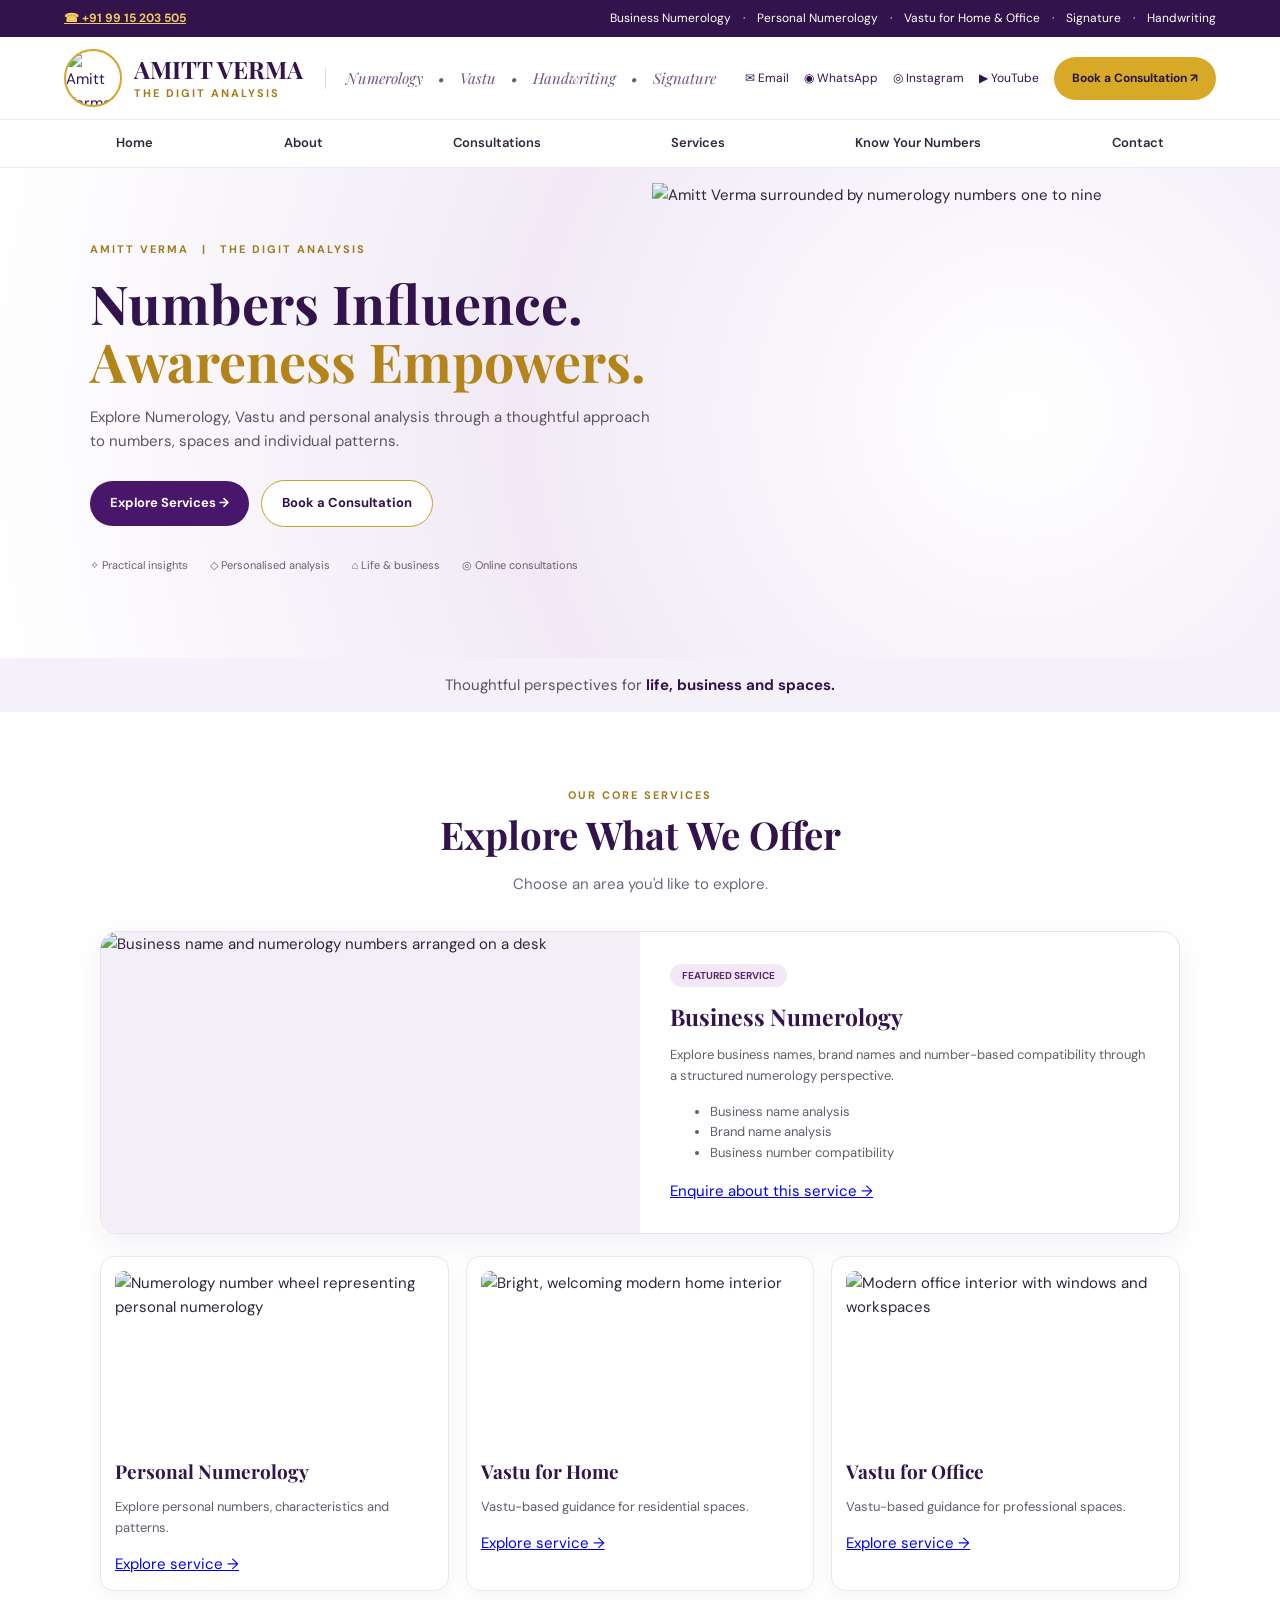
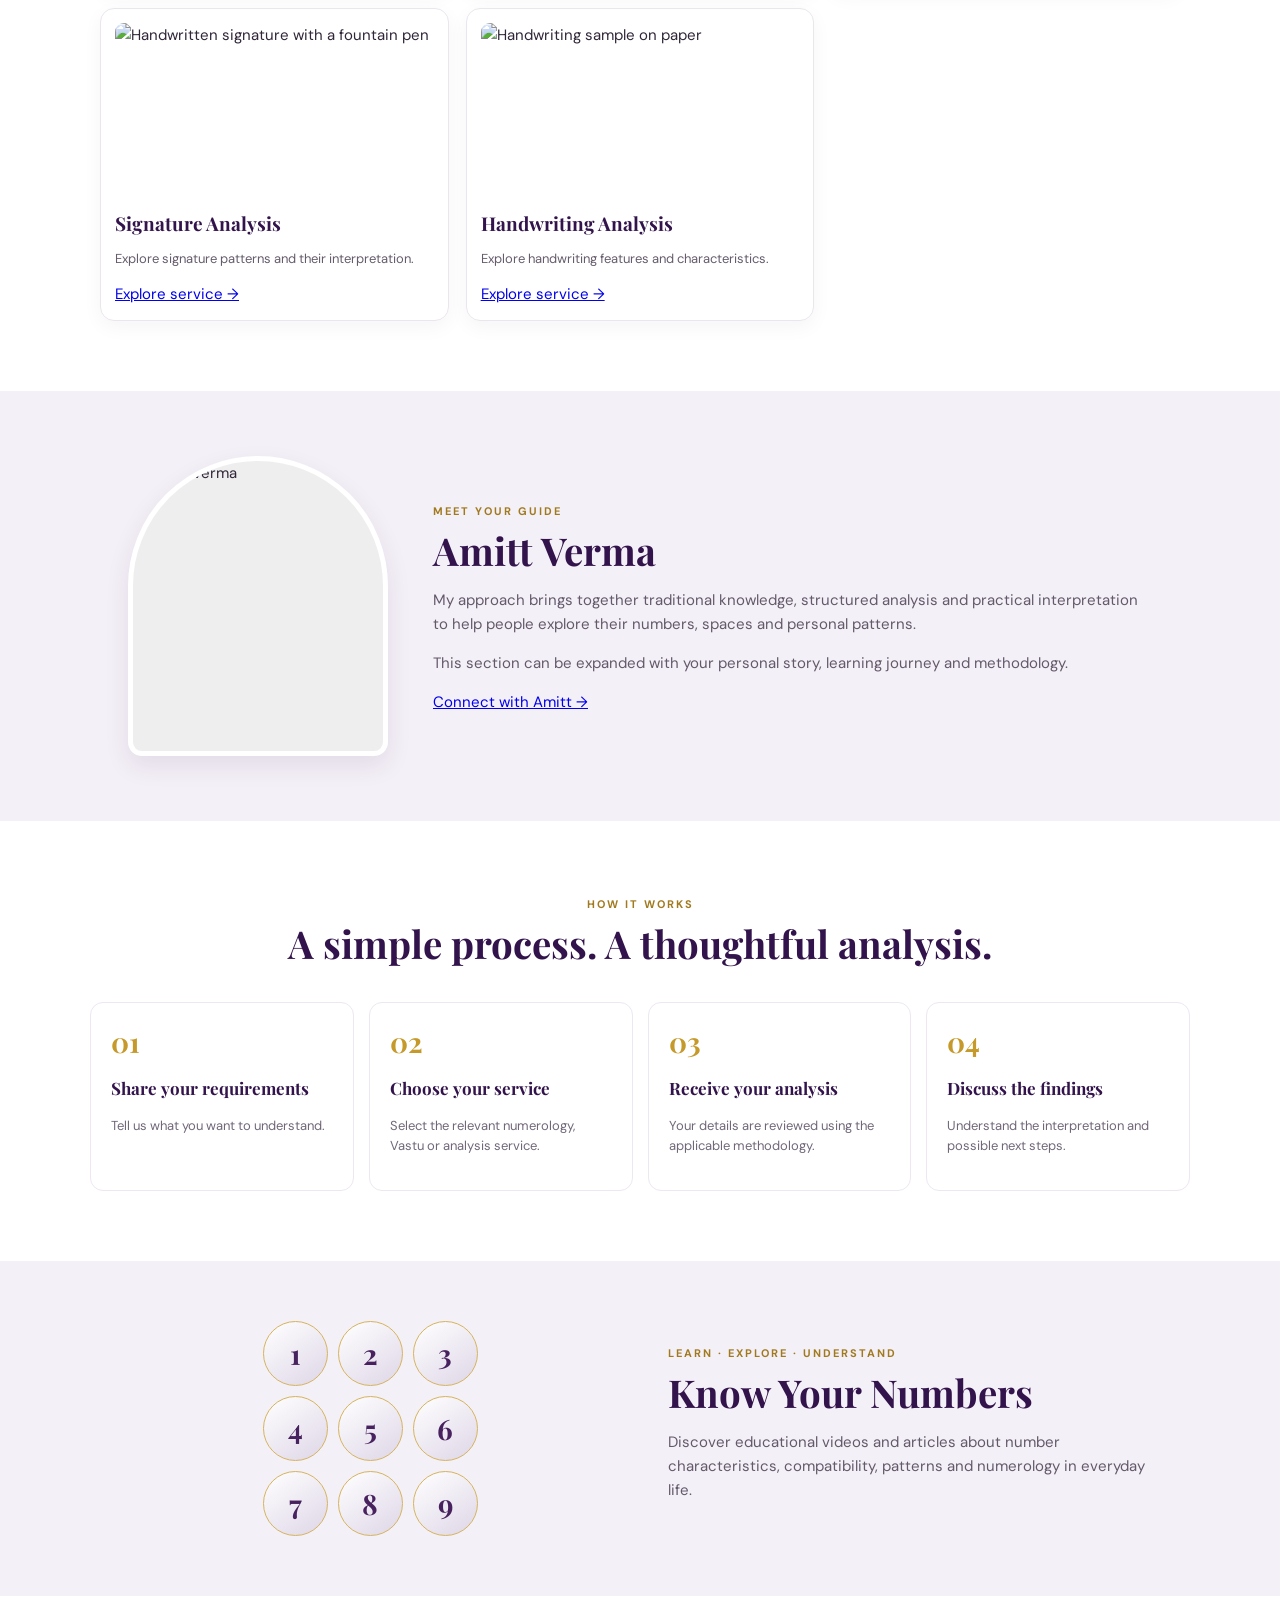
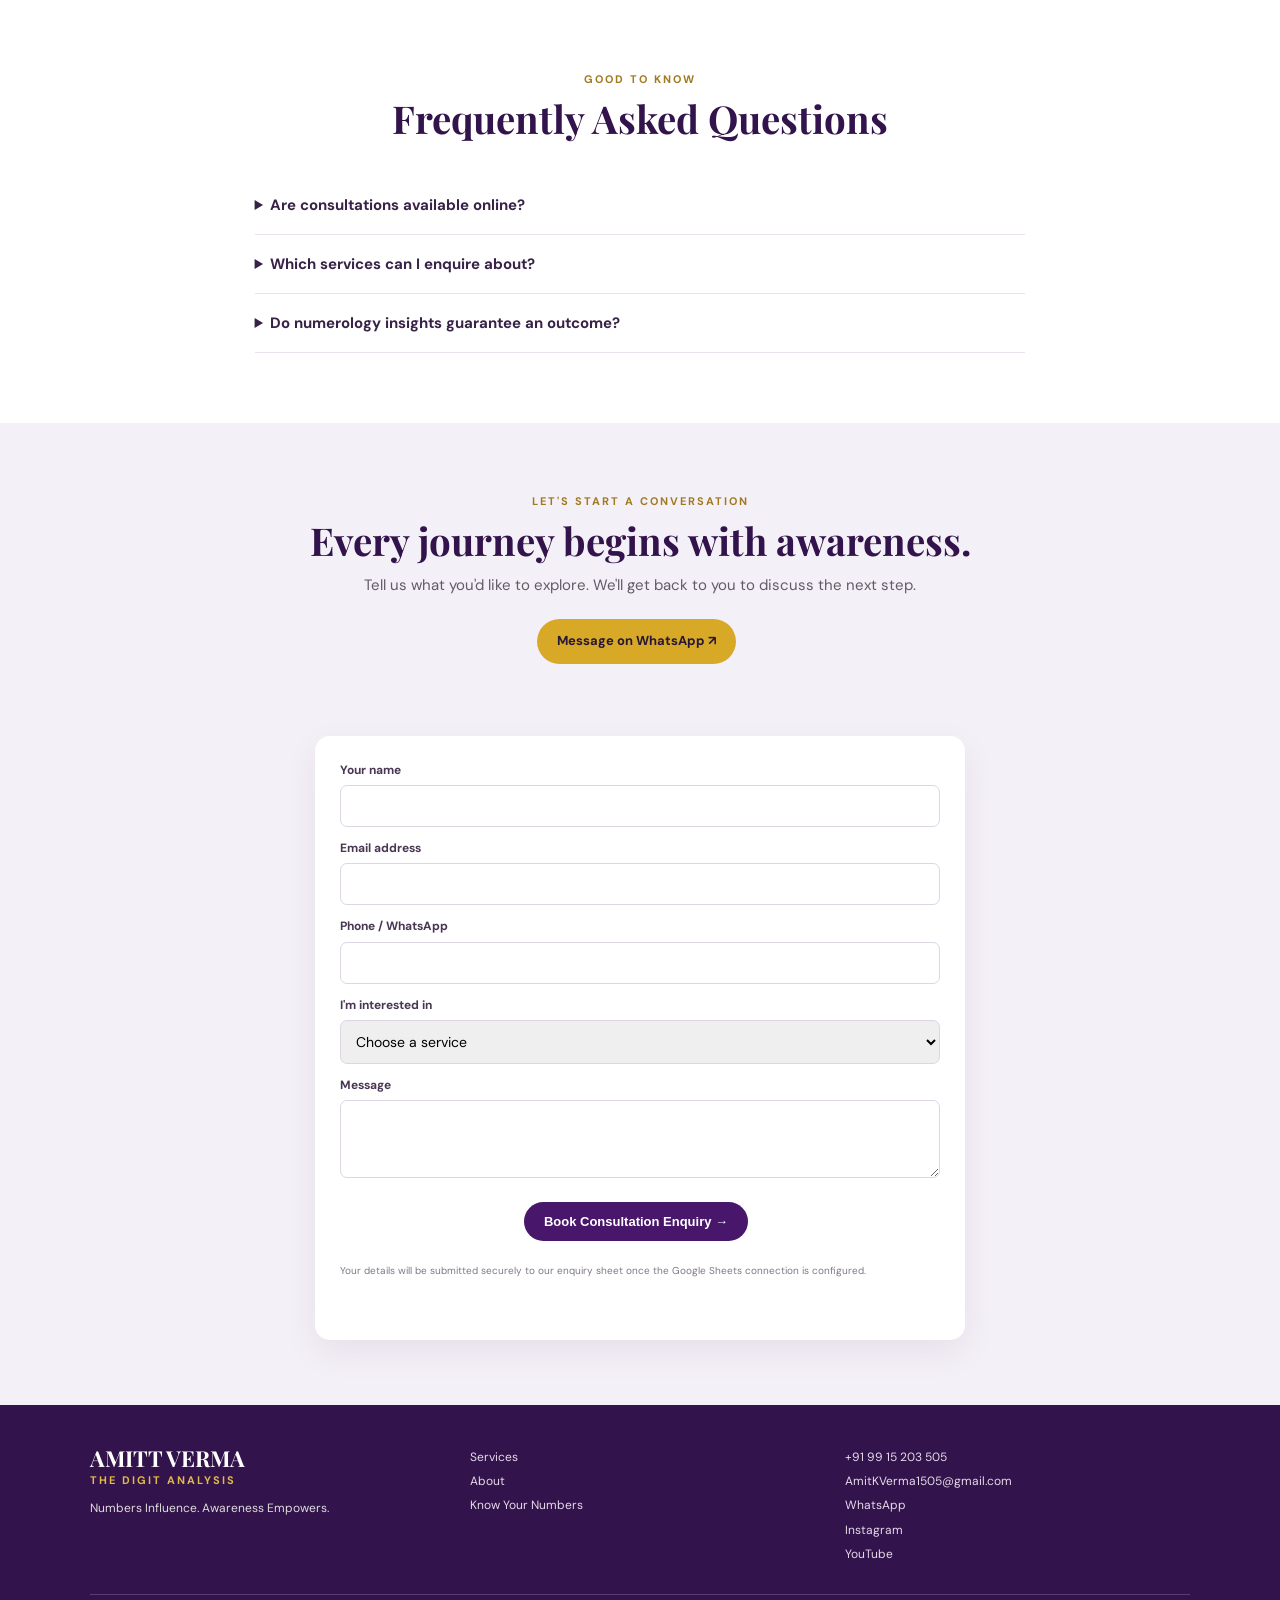
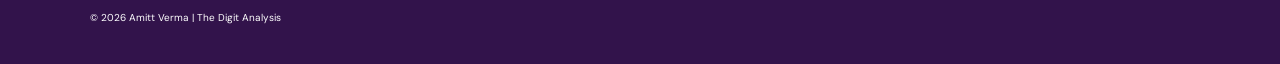
==== index.html @ dd8c0708 "Add files via upload" ====
<!doctype html>
<html lang="en"><head><meta charset="utf-8"><meta name="viewport" content="width=device-width,initial-scale=1">
<meta name="description" content="Amitt Verma | The Digit Analysis — Business and Personal Numerology, Vastu, Signature and Handwriting Analysis.">
<title>Amitt Verma | The Digit Analysis</title>
<link rel="icon" type="image/png" href="assets/favicon.png"><link rel="apple-touch-icon" href="assets/favicon.png">
<link rel="preconnect" href="https://fonts.googleapis.com"><link href="https://fonts.googleapis.com/css2?family=DM+Sans:wght@400;500;600;700&family=Playfair+Display:wght@500;600;700&display=swap" rel="stylesheet"><link rel="stylesheet" href="styles.css"></head>
<body>
<div class="top"><a href="tel:+919915203505">☎ +91 99 15 203 505</a><span>Business Numerology　·　Personal Numerology　·　Vastu for Home & Office　·　Signature　·　Handwriting</span></div>
<header><a class="brand" href="#home"><img class="brand-logo" src="assets/brand-image.jpg" alt="Amitt Verma"><span><b>AMITT VERMA</b><small>THE DIGIT ANALYSIS</small></span></a><i>Numerology　•　Vastu　•　Handwriting　•　Signature</i><div class="headlinks"><a href="mailto:AmitKVerma1505@gmail.com">✉ Email</a><a href="https://wa.me/919915203505" target="_blank">◉ WhatsApp</a><a href="https://www.instagram.com/amittdigitanalysis5/" target="_blank" rel="noopener">◎ Instagram</a><a href="https://www.youtube.com/@AmitTheDigitAnalysis" target="_blank" rel="noopener">▶ YouTube</a><a class="gold" href="#contact">Book a Consultation ↗</a></div><button id="toggle" aria-label="Toggle menu">☰</button></header>
<nav id="nav"><a href="#home">Home</a><a href="#about">About</a><a href="#consultation">Consultations</a><a href="#services">Services</a><a href="#know">Know Your Numbers</a><a href="#contact">Contact</a></nav>
<main>
<section class="hero" id="home"><div class="copy"><small class="eyebrow">AMITT VERMA　|　THE DIGIT ANALYSIS</small><h1>Numbers Influence.<br><em>Awareness Empowers.</em></h1><p>Explore Numerology, Vastu and personal analysis through a thoughtful approach to numbers, spaces and individual patterns.</p><a class="purple btn" href="#services">Explore Services →</a> <a class="outline btn" href="#contact">Book a Consultation</a><div class="points">✧ Practical insights　　◇ Personalised analysis　　⌂ Life & business　　◎ Online consultations</div></div>
<div class="hero-art"><img src="assets/hero-numerology-badge.png" alt="Amitt Verma surrounded by numerology numbers one to nine"></div></section>
<div class="strap">Thoughtful perspectives for <b>life, business and spaces.</b></div>
<section class="section" id="services"><div class="heading"><small class="eyebrow">OUR CORE SERVICES</small><h2>Explore What We Offer</h2><p>Choose an area you'd like to explore.</p></div>
<article class="featured"><div class="business-art"><img src="assets/business-numerology.jpg" alt="Business name and numerology numbers arranged on a desk"></div><div><label>FEATURED SERVICE</label><h3>Business Numerology</h3><p>Explore business names, brand names and number-based compatibility through a structured numerology perspective.</p><ul><li>Business name analysis</li><li>Brand name analysis</li><li>Business number compatibility</li></ul><a href="#contact" class="link" data-service="Business Numerology">Enquire about this service →</a></div></article>
<div class="cards">
<article><img class="art-img" src="assets/personal-numerology.jpg" alt="Numerology number wheel representing personal numerology"><h3>Personal Numerology</h3><p>Explore personal numbers, characteristics and patterns.</p><a class="link" href="#contact" data-service="Personal Numerology">Explore service →</a></article>
<article><img class="art-img" src="assets/vastu-home.jpg" alt="Bright, welcoming modern home interior"><h3>Vastu for Home</h3><p>Vastu-based guidance for residential spaces.</p><a class="link" href="#contact" data-service="Vastu for Home">Explore service →</a></article>
<article><img class="art-img" src="assets/vastu-office.jpg" alt="Modern office interior with windows and workspaces"><h3>Vastu for Office</h3><p>Vastu-based guidance for professional spaces.</p><a class="link" href="#contact" data-service="Vastu for Office">Explore service →</a></article>
<article><img class="art-img" src="assets/signature-analysis.jpg" alt="Handwritten signature with a fountain pen"><h3>Signature Analysis</h3><p>Explore signature patterns and their interpretation.</p><a class="link" href="#contact" data-service="Signature Analysis">Explore service →</a></article>
<article><img class="art-img" src="assets/handwriting-analysis.jpg" alt="Handwriting sample on paper"><h3>Handwriting Analysis</h3><p>Explore handwriting features and characteristics.</p><a class="link" href="#contact" data-service="Handwriting Analysis">Explore service →</a></article>
</div></section>
<section class="about" id="about"><div class="portrait"><img src="assets/amitt-verma-portrait.jpg" alt="Amitt Verma"></div><div><small class="eyebrow">MEET YOUR GUIDE</small><h2>Amitt Verma</h2><p>My approach brings together traditional knowledge, structured analysis and practical interpretation to help people explore their numbers, spaces and personal patterns.</p><p>This section can be expanded with your personal story, learning journey and methodology.</p><a class="link" href="#contact">Connect with Amitt →</a></div></section>
<section class="section" id="consultation"><div class="heading"><small class="eyebrow">HOW IT WORKS</small><h2>A simple process. A thoughtful analysis.</h2></div><div class="steps"><article><b>01</b><h3>Share your requirements</h3><p>Tell us what you want to understand.</p></article><article><b>02</b><h3>Choose your service</h3><p>Select the relevant numerology, Vastu or analysis service.</p></article><article><b>03</b><h3>Receive your analysis</h3><p>Your details are reviewed using the applicable methodology.</p></article><article><b>04</b><h3>Discuss the findings</h3><p>Understand the interpretation and possible next steps.</p></article></div></section>
<section class="learn" id="know"><div class="digitgrid"><b>1</b><b>2</b><b>3</b><b>4</b><b>5</b><b>6</b><b>7</b><b>8</b><b>9</b></div><div><small class="eyebrow">LEARN · EXPLORE · UNDERSTAND</small><h2>Know Your Numbers</h2><p>Discover educational videos and articles about number characteristics, compatibility, patterns and numerology in everyday life.</p></div></section>
<section class="section faq"><div class="heading"><small class="eyebrow">GOOD TO KNOW</small><h2>Frequently Asked Questions</h2></div><details><summary>Are consultations available online?</summary><p>Yes. Consultations are planned online for clients in India and internationally.</p></details><details><summary>Which services can I enquire about?</summary><p>Business and Personal Numerology, Vastu for Home and Office, Signature Analysis and Handwriting Analysis.</p></details><details><summary>Do numerology insights guarantee an outcome?</summary><p>No. These interpretations are offered as perspectives for reflection and decision-making, not guarantees of specific outcomes.</p></details></section>
<section class="contact" id="contact"><div class="contact-intro"><small class="eyebrow">LET'S START A CONVERSATION</small><h2>Every journey begins with awareness.</h2><p>Tell us what you'd like to explore. We'll get back to you to discuss the next step.</p><a class="gold btn" href="https://wa.me/919915203505" target="_blank">Message on WhatsApp ↗</a></div>
<form id="form"><label>Your name<input name="name" required></label><label>Email address<input type="email" name="email" required></label><label>Phone / WhatsApp<input name="phone" required></label><label>I'm interested in<select name="service" required><option value="">Choose a service</option><option>Business Numerology</option><option>Personal Numerology</option><option>Vastu for Home</option><option>Vastu for Office</option><option>Signature Analysis</option><option>Handwriting Analysis</option><option>Not sure yet</option></select></label><label>Message<textarea name="message" rows="3"></textarea></label><button class="purple btn">Book Consultation Enquiry →</button><small class="note">Your details will be submitted securely to our enquiry sheet once the Google Sheets connection is configured.</small><p id="form-status" role="status" aria-live="polite"></p></form></section>
</main><footer><div><b>AMITT VERMA</b><strong>THE DIGIT ANALYSIS</strong><p>Numbers Influence. Awareness Empowers.</p></div><div><a href="#services">Services</a><a href="#about">About</a><a href="#know">Know Your Numbers</a></div><div><a href="tel:+919915203505">+91 99 15 203 505</a><a href="mailto:AmitKVerma1505@gmail.com">AmitKVerma1505@gmail.com</a><a href="https://wa.me/919915203505">WhatsApp</a><a href="https://www.instagram.com/amittdigitanalysis5/" target="_blank" rel="noopener">Instagram</a><a href="https://www.youtube.com/@AmitTheDigitAnalysis" target="_blank" rel="noopener">YouTube</a></div><small>© <span id="year"></span> Amitt Verma | The Digit Analysis</small></footer>
<script src="script.js"></script></body></html>
---- styles.css ----
*{box-sizing:border-box}html{scroll-behavior:smooth;scroll-padding-top:80px}body{margin:0;color:#302638;font:15px 'DM Sans',sans-serif;line-height:1.6}.top{background:#32134b;color:#fff;padding:9px 5%;display:flex;justify-content:space-between;gap:15px;font-size:12px}.top a{color:#f0cb62;font-weight:700}header{padding:12px 5%;display:flex;align-items:center;gap:22px;border-bottom:1px solid #eee8f1}header .brand{display:flex;align-items:center;gap:12px;color:#32134b;text-decoration:none}.brand-logo{width:58px;height:58px;object-fit:cover;border-radius:50%;border:2px solid #d5a52b}.brand b{display:block;font:700 24px 'Playfair Display'}.brand small{display:block;color:#a47b1c;font-size:11px;letter-spacing:2px;font-weight:700}header>i{border-left:1px solid #ddd;padding-left:20px;color:#725482;font:italic 15px 'Playfair Display';white-space:nowrap}.headlinks{margin-left:auto;display:flex;align-items:center;gap:15px;font-size:12px}.headlinks a{text-decoration:none;color:#32134b}.gold{background:#d8a927!important;color:#271737!important;border-radius:30px;padding:12px 18px;font-weight:700}#toggle{display:none}nav{display:flex;justify-content:space-around;padding:13px 4%;border-bottom:1px solid #eee8f1;position:sticky;top:0;background:#fff;z-index:5}nav a{font-size:13px;color:#35263e;text-decoration:none;font-weight:600}nav a:hover,.link:hover{color:#b1841d}.hero{min-height:490px;position:relative;overflow:hidden;padding:68px 7%;background:radial-gradient(circle at 80% 50%,#fff,#f1eaf6 48%,#fff)}.copy{position:relative;z-index:3;max-width:640px}.eyebrow{color:#a17a20;font-size:11px;font-weight:700;letter-spacing:2px}.hero h1{font:700 clamp(36px,4.2vw,58px)/1.08 'Playfair Display';color:#32134b;margin:14px 0}.hero h1 em{color:#b38419;font-style:normal}.hero p{max-width:570px;color:#5e5365}.btn{display:inline-block;text-decoration:none;padding:12px 20px;border-radius:30px;font-size:13px;font-weight:700;margin:12px 8px 10px 0}.purple{background:#48166a;color:#fff;border:0}.outline{border:1px solid #c99d31;color:#32134b;background:#fff}.points{font-size:11px;color:#685d70;margin-top:20px}.geometry{position:absolute;right:6%;top:42px;width:350px;height:350px;border-radius:50%;display:grid;place-items:center;background:radial-gradient(circle,#fff,#f7f0fa 65%,transparent 66%)}.rings{position:absolute;inset:20px;border:1px solid #d5b65c;border-radius:50%}.rings:after{content:'';position:absolute;inset:36px;border:1px solid #ad8bbd;border-radius:50%;transform:scaleX(.58) rotate(48deg)}.star{font-size:135px;color:#d5a52b}.num{position:absolute;background:linear-gradient(145deg,#fff,#ddd8e5);border:1px solid #d5b65c;border-radius:50%;width:43px;height:43px;display:grid;place-items:center;color:#32134b;font:700 19px 'Playfair Display';box-shadow:0 5px 15px #32134b22;z-index:2}.n1{top:0;left:50%;transform:translateX(-50%)}.n2{top:13%;right:13%}.n3{top:50%;right:0;transform:translateY(-50%)}.n4{bottom:13%;right:13%}.n5{bottom:0;left:50%;transform:translateX(-50%)}.n6{bottom:13%;left:13%}.n7{top:50%;left:0;transform:translateY(-50%)}.n8{top:13%;left:13%}.n9{top:3%;left:29%}.geometry small{position:absolute;bottom:34px;font-size:9px;letter-spacing:2px;color:#856b2d}.photo{position:absolute;right:3%;bottom:0;width:310px;height:340px;overflow:hidden;border:5px solid #d5a52b;border-bottom:0;border-radius:170px 170px 0 0;box-shadow:0 8px 24px #32134b22;z-index:2}.photo img{width:100%;height:100%;object-fit:cover;object-position:center 18%}.strap{text-align:center;background:#f5f1f8;padding:15px;color:#5b5064}.strap b{color:#32134b}.section{padding:70px 7%}.heading{text-align:center;margin:0 auto 35px;max-width:720px}.heading h2,.about h2,.learn h2,.contact h2{font:700 clamp(30px,3vw,42px)/1.2 'Playfair Display';color:#32134b;margin:5px 0}.heading p{color:#706678}.featured{max-width:1080px;margin:auto;display:grid;grid-template-columns:1fr 1fr;border:1px solid #e9e1ed;border-radius:17px;overflow:hidden;box-shadow:0 10px 30px #32134b10}.business-art{min-height:280px;background:#f4eef7}.business-art img{width:100%;height:100%;min-height:280px;object-fit:cover;display:block}.featured>div+div{padding:30px}.featured label{background:#f3e8f8;color:#5b2874;border-radius:20px;padding:5px 12px;font-size:10px;font-weight:700}.featured h3,.cards h3{font:700 23px 'Playfair Display';color:#32134b;margin:15px 0 5px}.featured p,.featured li,.cards p{color:#665c6c;font-size:13px}.cards{max-width:1080px;margin:22px auto 0;display:grid;grid-template-columns:repeat(3,1fr);gap:17px}.cards article{border:1px solid #ebe5ee;border-radius:14px;padding:14px;box-shadow:0 6px 20px #32134b0b;overflow:hidden}.art-img{display:block;width:100%;height:175px;object-fit:cover;border-radius:9px}.cards h3{font-size:19px;margin:12px 0 5px}.about{background:#f4f0f7;padding:65px 10%;display:grid;grid-template-columns:260px 1fr;gap:45px;align-items:center}.portrait{height:300px;overflow:hidden;background:#eee;border:5px solid white;border-radius:140px 140px 15px 15px;box-shadow:0 10px 25px #32134b18}.portrait img{width:100%;height:100%;object-fit:cover;object-position:center 22%}.about p,.learn p,.contact p{color:#63596a}.steps{display:grid;grid-template-columns:repeat(4,1fr);gap:15px;max-width:1100px;margin:auto}.steps article{border:1px solid #eee7f1;padding:20px;border-radius:13px}.steps b{font:700 28px 'Playfair Display';color:#c59a2b}.steps h3{font:700 17px 'Playfair Display';color:#32134b}.steps p{font-size:13px;color:#716779}.learn{background:#f4f0f7;padding:60px 10%;display:grid;grid-template-columns:1fr 1fr;gap:55px;align-items:center}.digitgrid{display:grid;grid-template-columns:repeat(3,65px);gap:10px;justify-content:center}.digitgrid b{height:65px;border:1px solid #d6b45d;border-radius:50%;display:grid;place-items:center;background:linear-gradient(145deg,#fff,#ded6e7);color:#48225e;font:700 28px 'Playfair Display'}.faq{max-width:950px;margin:auto}.faq details{padding:17px 0;border-bottom:1px solid #e9e2ed}.faq summary{font-weight:700;color:#382247;cursor:pointer}.faq details p{font-size:13px;color:#6b6271}.contact{padding:65px 8%;background:#f4f0f7;display:grid;grid-template-columns:1fr 1fr;gap:50px}.contact form{background:white;padding:25px;border-radius:15px;display:grid;gap:12px}.contact label{font-size:12px;font-weight:700;color:#493653;display:grid;gap:5px}.contact input,.contact select,.contact textarea{border:1px solid #ded5e4;border-radius:7px;padding:11px;font:14px 'DM Sans'}.note{font-size:10px;color:#817787}#form-status{font-size:12px;color:#4d2760}footer{background:#32134b;color:#fff;padding:38px 7%;display:grid;grid-template-columns:1fr 1fr 1fr;gap:25px}footer b,footer strong{display:block;font:700 22px 'Playfair Display'}footer strong{font:700 11px 'DM Sans';letter-spacing:2px;color:#e1b946}footer a{display:block;color:#e5dbea;text-decoration:none;font-size:12px;margin:5px}footer p{font-size:12px;color:#ddd}footer>small{grid-column:1/-1;border-top:1px solid #ffffff30;padding-top:15px;font-size:10px}@media(max-width:1100px){header>i{display:none}.geometry{right:2%;opacity:.65}.photo{width:260px;height:295px}.copy{max-width:590px}}@media(max-width:760px){.top span{display:none}header{padding:12px 5%}.brand b{font-size:20px}header .headlinks{display:none}#toggle{display:block;margin-left:auto;border:0;background:none;color:#32134b;font-size:24px}nav{display:none;position:static;flex-direction:column;gap:12px}nav.open{display:flex}.hero{padding:42px 22px 300px;min-height:700px}.hero h1{font-size:38px}.geometry{width:260px;height:260px;top:auto;bottom:20px;right:4%;opacity:.85}.star{font-size:100px}.num{width:32px;height:32px;font-size:15px}.photo{width:185px;height:205px;right:0;bottom:0;z-index:3}.geometry small{bottom:25px}.section{padding:50px 20px}.featured{grid-template-columns:1fr}.business-art{min-height:190px}.business-art img{min-height:190px;max-height:230px}.cards{grid-template-columns:1fr 1fr;gap:10px}.cards article{padding:10px}.cards h3{font-size:17px}.art-img{height:125px}.about,.learn,.contact{grid-template-columns:1fr;padding:48px 22px}.portrait{width:210px;height:240px;margin:auto}.steps{grid-template-columns:1fr 1fr}.digitgrid{grid-template-columns:repeat(3,55px)}.digitgrid b{height:55px}footer{grid-template-columns:1fr 1fr}footer>small{grid-column:1/-1}}@media(max-width:430px){.cards,.steps{grid-template-columns:1fr}.hero h1{font-size:33px}.points{font-size:10px}.geometry{right:0;width:235px;height:235px}.photo{width:150px;height:175px}footer{grid-template-columns:1fr}footer>small{grid-column:auto}}
/* Version 4 hero artwork: supplied transparent full-size numerology badge */
.hero-art{position:absolute;right:3%;top:50%;transform:translateY(-50%);width:min(48%,590px);height:94%;display:flex;align-items:center;justify-content:center;z-index:2;pointer-events:none}
.hero-art img{display:block;width:100%;height:100%;object-fit:contain;object-position:center}
.hero{padding-right:48%}
.contact{display:flex;flex-direction:column;align-items:center;text-align:center}
.contact-intro{max-width:760px;margin:0 auto 12px}
.contact-intro p{max-width:650px;margin:10px auto}
.contact form{width:min(100%,650px);text-align:left;margin:0 auto;box-shadow:0 12px 34px #32134b12}
.contact form button{justify-self:center;cursor:pointer}
.headlinks a{white-space:nowrap}
@media(max-width:1100px){.hero{padding-right:43%}.hero-art{right:0;width:45%}}
@media(max-width:760px){.hero{padding:40px 22px 320px;min-height:760px}.hero-art{top:auto;bottom:0;transform:none;width:100%;height:320px}.photo,.geometry{display:none}.contact{padding:48px 20px}.contact form{width:100%}}
@media(max-width:430px){.hero{padding-bottom:285px;min-height:710px}.hero-art{height:285px}}
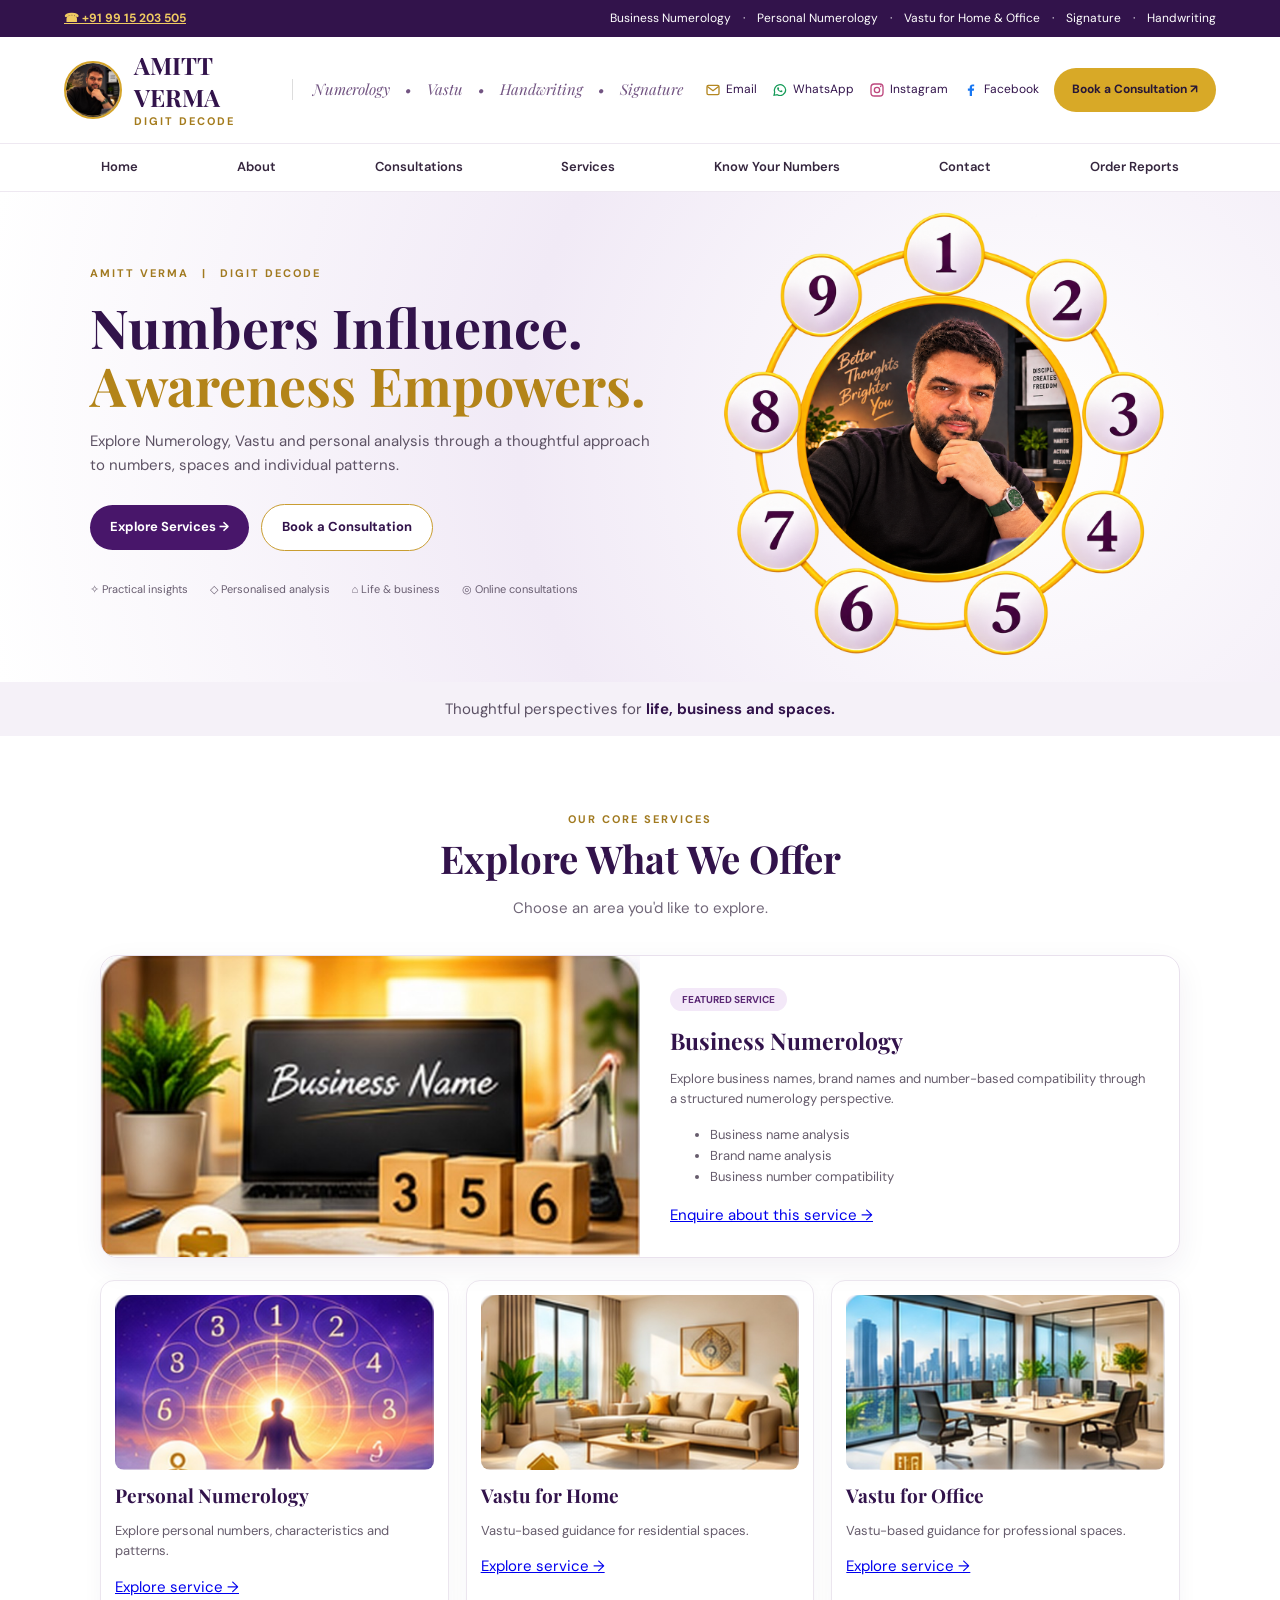
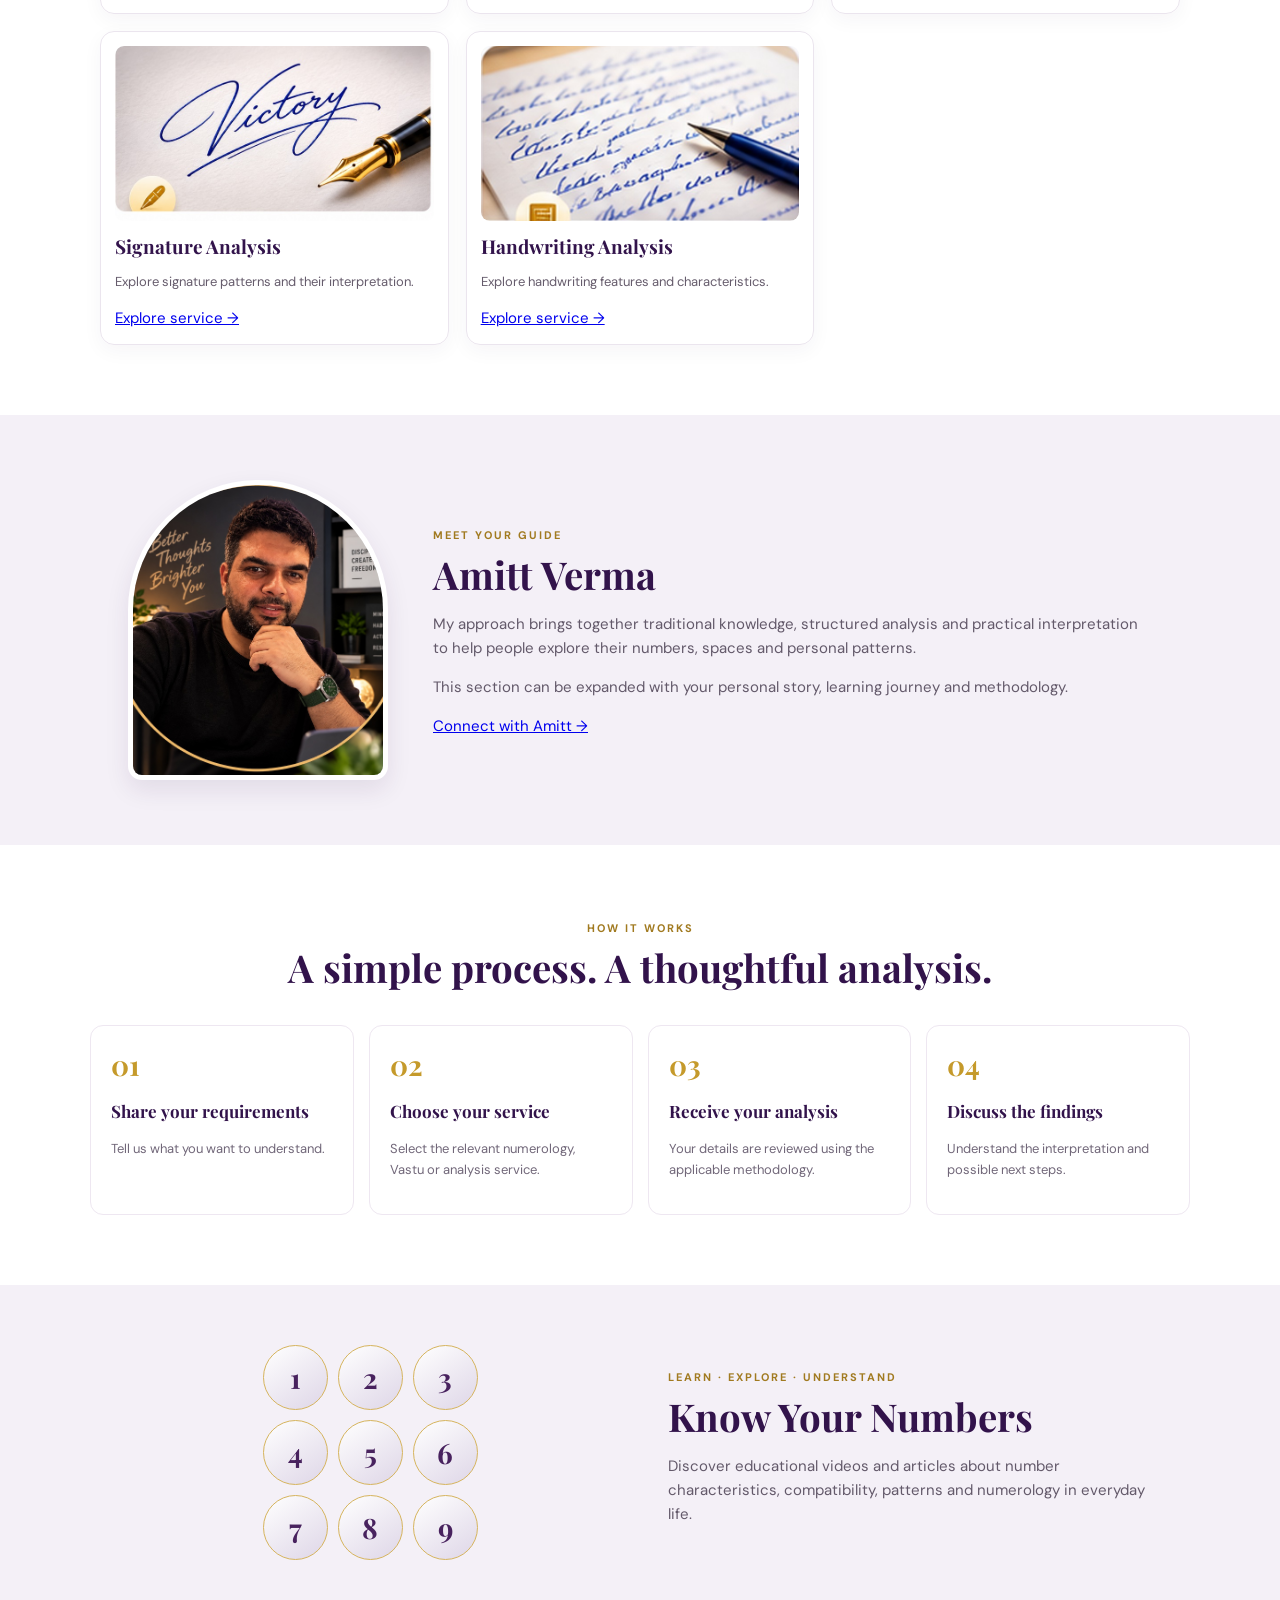
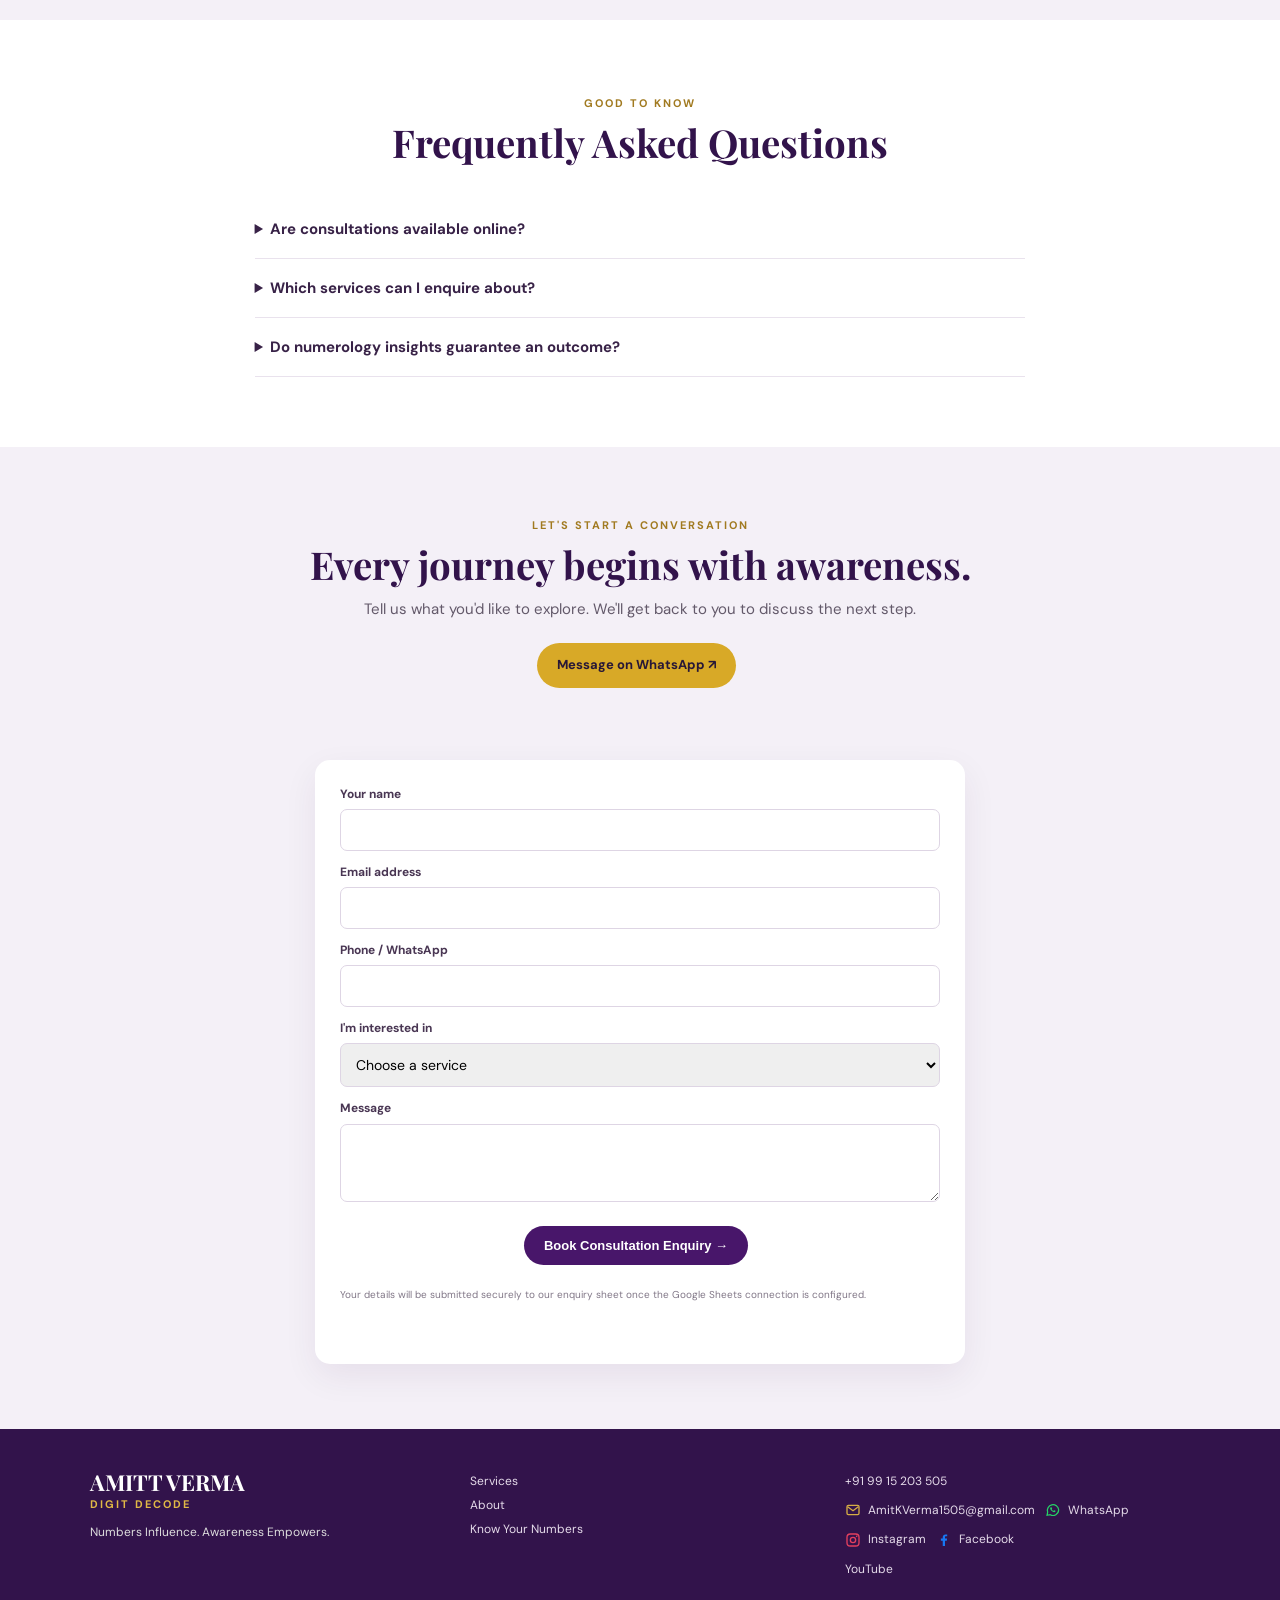
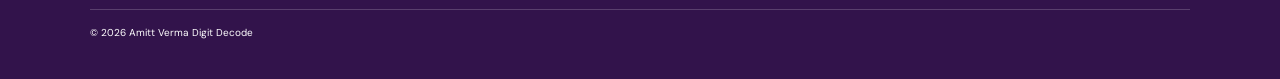
==== commit 3bb474c0: "Updated Website Updated Website" ====
--- a/index.html
+++ b/index.html
@@ -1,15 +1,20 @@
 <!doctype html>
 <html lang="en"><head><meta charset="utf-8"><meta name="viewport" content="width=device-width,initial-scale=1">
-<meta name="description" content="Amitt Verma | The Digit Analysis — Business and Personal Numerology, Vastu, Signature and Handwriting Analysis.">
-<title>Amitt Verma | The Digit Analysis</title>
+<meta name="description" content="Amitt Verma Digit Decode — Business and Personal Numerology, Vastu, Signature and Handwriting Analysis.">
+<title>Amitt Verma Digit Decode</title>
 <link rel="icon" type="image/png" href="assets/favicon.png"><link rel="apple-touch-icon" href="assets/favicon.png">
 <link rel="preconnect" href="https://fonts.googleapis.com"><link href="https://fonts.googleapis.com/css2?family=DM+Sans:wght@400;500;600;700&family=Playfair+Display:wght@500;600;700&display=swap" rel="stylesheet"><link rel="stylesheet" href="styles.css"></head>
 <body>
 <div class="top"><a href="tel:+919915203505">☎ +91 99 15 203 505</a><span>Business Numerology　·　Personal Numerology　·　Vastu for Home & Office　·　Signature　·　Handwriting</span></div>
-<header><a class="brand" href="#home"><img class="brand-logo" src="assets/brand-image.jpg" alt="Amitt Verma"><span><b>AMITT VERMA</b><small>THE DIGIT ANALYSIS</small></span></a><i>Numerology　•　Vastu　•　Handwriting　•　Signature</i><div class="headlinks"><a href="mailto:AmitKVerma1505@gmail.com">✉ Email</a><a href="https://wa.me/919915203505" target="_blank">◉ WhatsApp</a><a href="https://www.instagram.com/amittdigitanalysis5/" target="_blank" rel="noopener">◎ Instagram</a><a href="https://www.youtube.com/@AmitTheDigitAnalysis" target="_blank" rel="noopener">▶ YouTube</a><a class="gold" href="#contact">Book a Consultation ↗</a></div><button id="toggle" aria-label="Toggle menu">☰</button></header>
-<nav id="nav"><a href="#home">Home</a><a href="#about">About</a><a href="#consultation">Consultations</a><a href="#services">Services</a><a href="#know">Know Your Numbers</a><a href="#contact">Contact</a></nav>
+<header><a class="brand" href="#home" aria-label="Amitt Verma Digit Decode home" title="Amitt Verma Digit Decode"><img class="brand-logo" src="assets/brand-image.jpg" alt="Amitt Verma"><span><b>AMITT VERMA</b><small>DIGIT DECODE</small></span></a><i>Numerology　•　Vastu　•　Handwriting　•　Signature</i><div class="headlinks">
+<a class="contact-link email-link" href="mailto:AmitKVerma1505@gmail.com" aria-label="Email"><svg viewBox="0 0 24 24" aria-hidden="true"><rect x="3" y="5" width="18" height="14" rx="2" fill="none" stroke="currentColor" stroke-width="2"/><path d="m4 7 8 6 8-6" fill="none" stroke="currentColor" stroke-width="2" stroke-linecap="round"/></svg>Email</a>
+<a class="contact-link whatsapp-link" href="https://wa.me/919915203505" target="_blank" rel="noopener" aria-label="WhatsApp"><svg viewBox="0 0 24 24" aria-hidden="true"><path d="M20.5 11.7a8.5 8.5 0 0 1-12.6 7.4L3 20l1-4.7a8.5 8.5 0 1 1 16.5-3.6Z" fill="none" stroke="currentColor" stroke-width="1.8"/><path d="M8.3 8.2c.2-.5.5-.5.8-.5h.5c.2 0 .3.1.4.4l.7 1.6c.1.2.1.4 0 .5l-.5.6c-.2.2-.2.3-.1.5.5.9 1.2 1.6 2.1 2.1.2.1.4.1.5-.1l.7-.8c.2-.2.3-.2.5-.1l1.5.7c.3.1.4.2.4.4 0 .3-.2 1-.6 1.3-.4.4-1 .6-1.6.5-1-.1-2.3-.7-3.5-1.8-1.3-1.1-2.1-2.5-2.3-3.5-.2-.8.1-1.5.5-1.8Z" fill="currentColor"/></svg>WhatsApp</a>
+<a class="contact-link instagram-link" href="https://www.instagram.com/amittdigitanalysis5/" target="_blank" rel="noopener" aria-label="Instagram"><svg viewBox="0 0 24 24" aria-hidden="true"><rect x="3" y="3" width="18" height="18" rx="5" fill="none" stroke="currentColor" stroke-width="2"/><circle cx="12" cy="12" r="4" fill="none" stroke="currentColor" stroke-width="2"/><circle cx="17.5" cy="6.5" r="1.2" fill="currentColor"/></svg>Instagram</a>
+<a class="contact-link facebook-link" href="https://www.facebook.com/WorthyLife/" target="_blank" rel="noopener" aria-label="Facebook"><svg viewBox="0 0 24 24" aria-hidden="true"><path fill="currentColor" d="M13.5 21v-8h2.7l.4-3.1h-3.1V8c0-.9.3-1.5 1.6-1.5h1.7V3.7c-.3 0-1.3-.1-2.5-.1-2.5 0-4.2 1.5-4.2 4.3v2H7.3V13h2.8v8z"/></svg>Facebook</a>
+<a class="gold" href="#contact">Book a Consultation ↗</a></div><button id="toggle" aria-label="Toggle menu">☰</button></header>
+<nav id="nav"><a href="#home">Home</a><a href="#about">About</a><a href="#consultation">Consultations</a><a href="#services">Services</a><a href="#know">Know Your Numbers</a><a href="#contact">Contact</a><a href="order-reports.html">Order Reports</a></nav>
 <main>
-<section class="hero" id="home"><div class="copy"><small class="eyebrow">AMITT VERMA　|　THE DIGIT ANALYSIS</small><h1>Numbers Influence.<br><em>Awareness Empowers.</em></h1><p>Explore Numerology, Vastu and personal analysis through a thoughtful approach to numbers, spaces and individual patterns.</p><a class="purple btn" href="#services">Explore Services →</a> <a class="outline btn" href="#contact">Book a Consultation</a><div class="points">✧ Practical insights　　◇ Personalised analysis　　⌂ Life & business　　◎ Online consultations</div></div>
+<section class="hero" id="home"><div class="copy"><small class="eyebrow">AMITT VERMA　|　DIGIT DECODE</small><h1>Numbers Influence.<br><em>Awareness Empowers.</em></h1><p>Explore Numerology, Vastu and personal analysis through a thoughtful approach to numbers, spaces and individual patterns.</p><a class="purple btn" href="#services">Explore Services →</a> <a class="outline btn" href="#contact">Book a Consultation</a><div class="points">✧ Practical insights　　◇ Personalised analysis　　⌂ Life & business　　◎ Online consultations</div></div>
 <div class="hero-art"><img src="assets/hero-numerology-badge.png" alt="Amitt Verma surrounded by numerology numbers one to nine"></div></section>
 <div class="strap">Thoughtful perspectives for <b>life, business and spaces.</b></div>
 <section class="section" id="services"><div class="heading"><small class="eyebrow">OUR CORE SERVICES</small><h2>Explore What We Offer</h2><p>Choose an area you'd like to explore.</p></div>
@@ -27,5 +32,5 @@
 <section class="section faq"><div class="heading"><small class="eyebrow">GOOD TO KNOW</small><h2>Frequently Asked Questions</h2></div><details><summary>Are consultations available online?</summary><p>Yes. Consultations are planned online for clients in India and internationally.</p></details><details><summary>Which services can I enquire about?</summary><p>Business and Personal Numerology, Vastu for Home and Office, Signature Analysis and Handwriting Analysis.</p></details><details><summary>Do numerology insights guarantee an outcome?</summary><p>No. These interpretations are offered as perspectives for reflection and decision-making, not guarantees of specific outcomes.</p></details></section>
 <section class="contact" id="contact"><div class="contact-intro"><small class="eyebrow">LET'S START A CONVERSATION</small><h2>Every journey begins with awareness.</h2><p>Tell us what you'd like to explore. We'll get back to you to discuss the next step.</p><a class="gold btn" href="https://wa.me/919915203505" target="_blank">Message on WhatsApp ↗</a></div>
 <form id="form"><label>Your name<input name="name" required></label><label>Email address<input type="email" name="email" required></label><label>Phone / WhatsApp<input name="phone" required></label><label>I'm interested in<select name="service" required><option value="">Choose a service</option><option>Business Numerology</option><option>Personal Numerology</option><option>Vastu for Home</option><option>Vastu for Office</option><option>Signature Analysis</option><option>Handwriting Analysis</option><option>Not sure yet</option></select></label><label>Message<textarea name="message" rows="3"></textarea></label><button class="purple btn">Book Consultation Enquiry →</button><small class="note">Your details will be submitted securely to our enquiry sheet once the Google Sheets connection is configured.</small><p id="form-status" role="status" aria-live="polite"></p></form></section>
-</main><footer><div><b>AMITT VERMA</b><strong>THE DIGIT ANALYSIS</strong><p>Numbers Influence. Awareness Empowers.</p></div><div><a href="#services">Services</a><a href="#about">About</a><a href="#know">Know Your Numbers</a></div><div><a href="tel:+919915203505">+91 99 15 203 505</a><a href="mailto:AmitKVerma1505@gmail.com">AmitKVerma1505@gmail.com</a><a href="https://wa.me/919915203505">WhatsApp</a><a href="https://www.instagram.com/amittdigitanalysis5/" target="_blank" rel="noopener">Instagram</a><a href="https://www.youtube.com/@AmitTheDigitAnalysis" target="_blank" rel="noopener">YouTube</a></div><small>© <span id="year"></span> Amitt Verma | The Digit Analysis</small></footer>
+</main><footer><div><b>AMITT VERMA</b><strong>DIGIT DECODE</strong><p>Numbers Influence. Awareness Empowers.</p></div><div><a href="#services">Services</a><a href="#about">About</a><a href="#know">Know Your Numbers</a></div><div><a href="tel:+919915203505">+91 99 15 203 505</a><a class="contact-link email-link" href="mailto:AmitKVerma1505@gmail.com"><svg viewBox="0 0 24 24" aria-hidden="true"><rect x="3" y="5" width="18" height="14" rx="2" fill="none" stroke="currentColor" stroke-width="2"/><path d="m4 7 8 6 8-6" fill="none" stroke="currentColor" stroke-width="2"/></svg>AmitKVerma1505@gmail.com</a><a class="contact-link whatsapp-link" href="https://wa.me/919915203505"><svg viewBox="0 0 24 24" aria-hidden="true"><path d="M20.5 11.7a8.5 8.5 0 0 1-12.6 7.4L3 20l1-4.7a8.5 8.5 0 1 1 16.5-3.6Z" fill="none" stroke="currentColor" stroke-width="1.8"/><path d="M8.3 8.2c.2-.5.5-.5.8-.5h.5c.2 0 .3.1.4.4l.7 1.6c.1.2.1.4 0 .5l-.5.6c-.2.2-.2.3-.1.5.5.9 1.2 1.6 2.1 2.1.2.1.4.1.5-.1l.7-.8c.2-.2.3-.2.5-.1l1.5.7c.3.1.4.2.4.4 0 .3-.2 1-.6 1.3-.4.4-1 .6-1.6.5-1-.1-2.3-.7-3.5-1.8-1.3-1.1-2.1-2.5-2.3-3.5-.2-.8.1-1.5.5-1.8Z" fill="currentColor"/></svg>WhatsApp</a><a class="contact-link instagram-link" href="https://www.instagram.com/amittdigitanalysis5/" target="_blank" rel="noopener"><svg viewBox="0 0 24 24" aria-hidden="true"><rect x="3" y="3" width="18" height="18" rx="5" fill="none" stroke="currentColor" stroke-width="2"/><circle cx="12" cy="12" r="4" fill="none" stroke="currentColor" stroke-width="2"/><circle cx="17.5" cy="6.5" r="1.2" fill="currentColor"/></svg>Instagram</a><a class="contact-link facebook-link" href="https://www.facebook.com/WorthyLife/" target="_blank" rel="noopener"><svg viewBox="0 0 24 24" aria-hidden="true"><path fill="currentColor" d="M13.5 21v-8h2.7l.4-3.1h-3.1V8c0-.9.3-1.5 1.6-1.5h1.7V3.7c-.3 0-1.3-.1-2.5-.1-2.5 0-4.2 1.5-4.2 4.3v2H7.3V13h2.8v8z"/></svg>Facebook</a><a href="https://www.youtube.com/@AmitTheDigitAnalysis" target="_blank" rel="noopener">YouTube</a></div><small>© <span id="year"></span> Amitt Verma Digit Decode</small></footer>
 <script src="script.js"></script></body></html>
--- a/styles.css
+++ b/styles.css
@@ -12,3 +12,21 @@
 @media(max-width:1100px){.hero{padding-right:43%}.hero-art{right:0;width:45%}}
 @media(max-width:760px){.hero{padding:40px 22px 320px;min-height:760px}.hero-art{top:auto;bottom:0;transform:none;width:100%;height:320px}.photo,.geometry{display:none}.contact{padding:48px 20px}.contact form{width:100%}}
 @media(max-width:430px){.hero{padding-bottom:285px;min-height:710px}.hero-art{height:285px}}
+
+/* Version 8: branded colour icons for homepage contact links */
+.headlinks .contact-link{display:inline-flex;align-items:center;gap:5px;text-decoration:none}
+.headlinks .contact-link svg{width:16px;height:16px;display:block;flex:0 0 16px}
+.headlinks .email-link svg{color:#b48722}
+.headlinks .whatsapp-link svg{color:#159b58}
+.headlinks .instagram-link svg{color:#bd477d}
+.headlinks .facebook-link svg{color:#1877f2}
+.headlinks .contact-link:hover{filter:brightness(.9)}
+@media(max-width:900px){.headlinks .contact-link{gap:4px}.headlinks .contact-link svg{width:15px;height:15px;flex-basis:15px}}
+
+/* Fix: keep footer social/contact SVG icons compact, matching text size */
+footer .contact-link{display:inline-flex;align-items:center;gap:7px;max-width:max-content}
+footer .contact-link svg{display:inline-block;width:16px!important;height:16px!important;min-width:16px;max-width:16px;flex:0 0 16px;vertical-align:middle}
+footer .contact-link.email-link svg{color:#d6ad45}
+footer .contact-link.whatsapp-link svg{color:#25D366}
+footer .contact-link.instagram-link svg{color:#E4405F}
+footer .contact-link.facebook-link svg{color:#1877F2}
